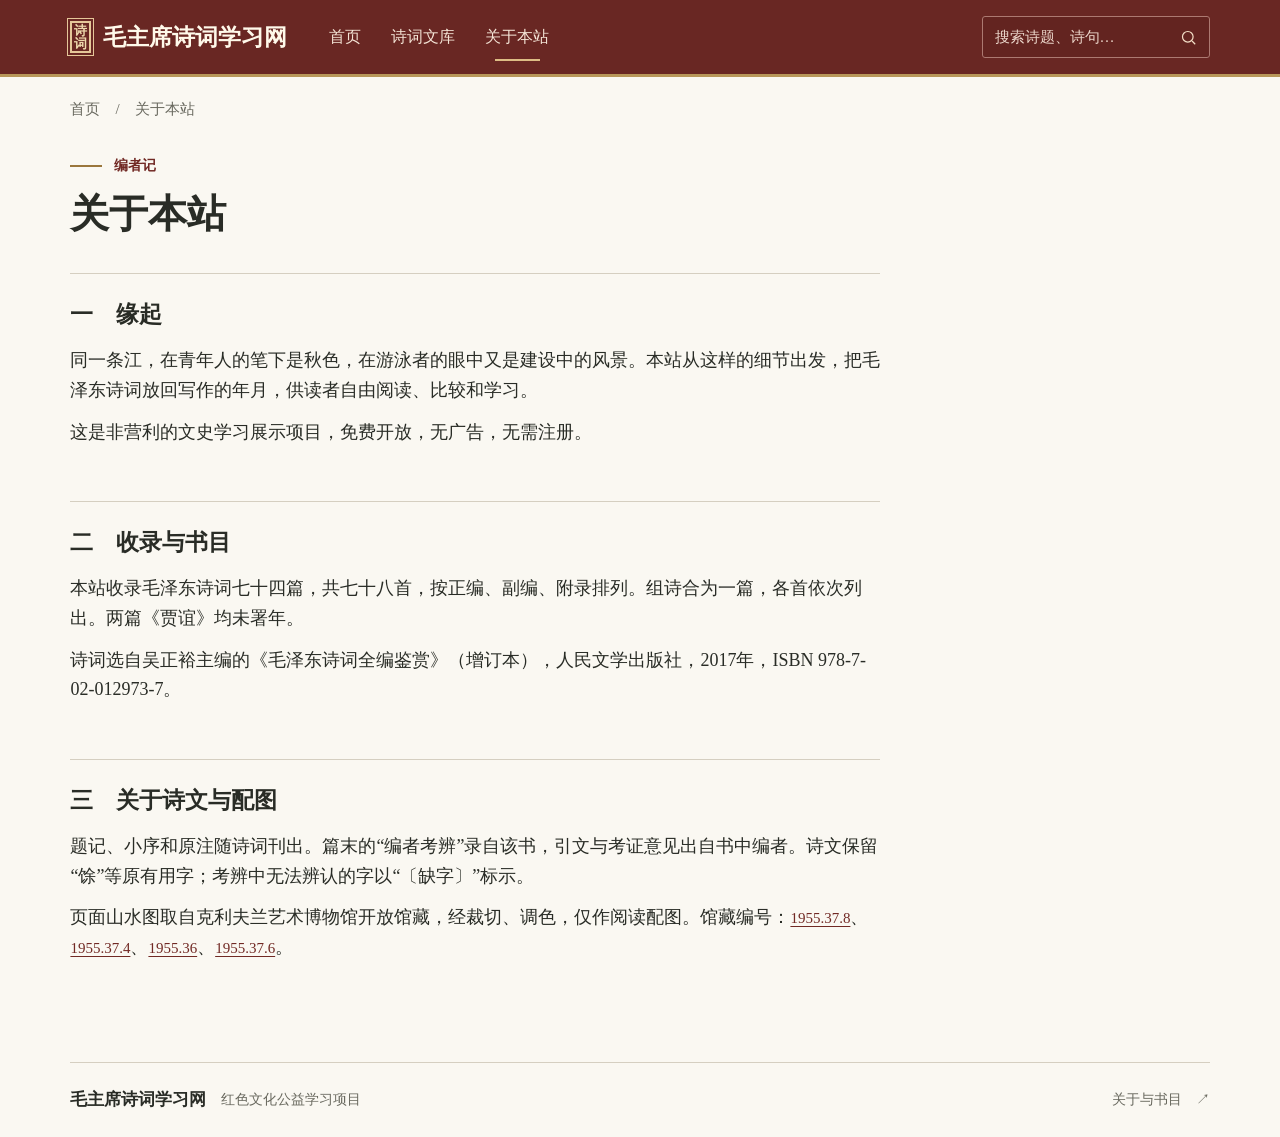
==== about.html @ 9a22bbe4 "准备诗词学习网站的首次发布" ====
<!doctype html>
<html lang="zh-CN"><head><meta charset="utf-8"><meta name="viewport" content="width=device-width,initial-scale=1"><meta name="theme-color" content="#702623"><title>关于本站 · 毛主席诗词学习网</title><link rel="stylesheet" href="assets/site.css"><script defer src="js/poems.js"></script><script defer src="js/site.js"></script></head>
<body data-page="about"><a class="skip" href="#main">跳到正文</a><header><div class="wrap mast"><a class="brand" href="index.html"><span class="seal" aria-hidden="true">诗<br>词</span>毛主席诗词学习网</a><nav aria-label="主导航"><a href="index.html">首页</a><a href="library.html">诗词文库</a><a href="about.html" class="active" aria-current="page">关于本站</a></nav>
<form class="search" role="search" action="library.html"><input name="q" id="search" type="search" placeholder="搜索诗题、诗句…" aria-label="搜索诗题、诗句" autocomplete="off"><button aria-label="搜索" title="搜索"><svg viewBox="0 0 24 24" width="17" height="17" fill="none" stroke="currentColor" stroke-width="1.7"><circle cx="11" cy="11" r="7.5"/><path d="m17 17 4.5 4.5"/></svg></button></form></div></header>
<main id="main"><div class="wrap inside"><p class="crumb"><a href="index.html">首页</a>　/　关于本站</p><div class="kicker"><i></i> 编者记</div><h1>关于本站</h1><div class="about"><section><h2>一　缘起</h2><p>同一条江，在青年人的笔下是秋色，在游泳者的眼中又是建设中的风景。本站从这样的细节出发，把毛泽东诗词放回写作的年月，供读者自由阅读、比较和学习。</p><p>这是非营利的文史学习展示项目，免费开放，无广告，无需注册。</p></section><section><h2>二　收录与书目</h2><p>本站收录毛泽东诗词七十四篇，共七十八首，按正编、副编、附录排列。组诗合为一篇，各首依次列出。两篇《贾谊》均未署年。</p><p>诗词选自吴正裕主编的《毛泽东诗词全编鉴赏》（增订本），人民文学出版社，2017年，ISBN 978-7-02-012973-7。</p></section><section><h2>三　关于诗文与配图</h2><p>题记、小序和原注随诗词刊出。篇末的“编者考辨”录自该书，引文与考证意见出自书中编者。诗文保留“馀”等原有用字；考辨中无法辨认的字以“〔缺字〕”标示。</p><p>页面山水图取自克利夫兰艺术博物馆开放馆藏，经裁切、调色，仅作阅读配图。馆藏编号：<a href="https://www.clevelandart.org/art/1955.37.8">1955.37.8</a>、<a href="https://www.clevelandart.org/art/1955.37.4">1955.37.4</a>、<a href="https://www.clevelandart.org/art/1955.36">1955.36</a>、<a href="https://www.clevelandart.org/art/1955.37.6">1955.37.6</a>。</p></section></div></div></main><footer><div class="wrap foot"><span>毛主席诗词学习网</span><small>红色文化公益学习项目</small><a href="about.html">关于与书目　↗</a></div></footer></body></html>
---- assets/site.css ----
/* 版心与字体：全部使用系统字体，离线环境下同样可读。 */
:root{--ink:#292c26;--red:#712924;--gold:#9a773d;--muted:#69695f;--line:#d5cfc1;--paper:#faf8f2;--song:"Source Han Serif SC","Noto Serif CJK SC","Songti SC",SimSun,serif;--kai:KaiTi,STKaiti,"Kaiti SC",var(--song)}
*{box-sizing:border-box}body{margin:0;background:var(--paper);color:var(--ink);font:18px/1.65 var(--kai);min-height:100vh;display:flex;flex-direction:column}main{flex:1}
h1,h2,h3,p{margin:0}h1,h2,h3,strong{font-family:var(--song)}a{color:inherit;text-decoration:none}a:hover{color:var(--red)}button,input{font:inherit}button,a{touch-action:manipulation}button{cursor:pointer}a:focus-visible,button:focus-visible,input:focus-visible{outline:3px solid #bd9247;outline-offset:3px}.wrap{width:min(1216px,89%);margin-inline:auto}
.skip{position:absolute;z-index:5;top:-10em;background:white;padding:.5em}.skip:focus{top:0}
header{background:#692723;color:#fff9ea;border-bottom:3px solid #b8975a}.mast{min-height:74px;display:flex;align-items:center;gap:42px}.brand{display:inline-flex;align-items:center;gap:12px;font: bold 23px var(--song);white-space:nowrap}.brand:hover,nav a:hover{color:#f3dca6}.seal{display:inline-block;border:2px double #e5c799;outline:1px solid #e5c799;outline-offset:2px;color:#eed9ad;text-align:center;font:bold 13px/1 var(--song);padding:1px 2px}
nav{display:flex;align-items:stretch;gap:30px;align-self:stretch}nav a{position:relative;display:flex;align-items:center;font:16px var(--song);white-space:nowrap;color:#f4e4d6}nav .active:after{content:"";position:absolute;bottom:13px;left:15%;right:15%;height:2px;background:#ddbd85}.search{margin-left:auto;display:flex;align-items:center;width:228px;border:1px solid #ac7971;background:#632420;border-radius:3px}.search input{min-width:0;width:100%;padding:8px 0 8px 12px;border:0;background:transparent;color:white;font-size:15px}.search input::placeholder{color:#ecd7cb}.search button{border:0;background:transparent;color:#f4dfc7;padding:6px 12px;display:grid;place-items:center;min-height:36px}
/* 通栏山水画和宣纸留白组成一幅横卷，正文始终独立于图像。 */
#quote-total,.quote-lines small{color:var(--muted);font:14px/1.6 var(--song)}
.quote-topics{display:flex;flex-wrap:wrap;gap:6px 24px;margin:24px 0;padding:12px 0;border-block:1px solid var(--line)}
.quote-topics a{color:var(--red);font:16px/1.8 var(--song)}
.quote-topics a:hover,.quote-topics a:focus-visible{color:var(--red);text-decoration:underline}
.quote-section,.quote-topics{scroll-margin-top:16px}.quote-section{margin-top:32px}.quote-section h3{color:var(--red);font-size:22px}
.quote-lines{list-style:none;margin:8px 0 0;padding:0;display:grid;grid-template-columns:repeat(2,minmax(0,1fr));column-gap:36px}
.quote-lines li{border-bottom:1px solid var(--line)}.quote-lines a{display:grid;gap:3px;padding:12px 0;height:100%;align-content:start}
.quote-lines a:hover small{color:var(--red)}@media(max-width:720px){.quote-lines{grid-template-columns:1fr}.quote-topics{gap:6px 16px}}
.hero{position:relative;background:#f3efe5 url(mountains.webp) center/cover no-repeat;border-bottom:1px solid var(--line)}.hero-inner{padding-block:52px 49px}.kicker{display:flex;align-items:center;gap:12px;font: bold 14px var(--song);color:var(--red)}.kicker i{width:32px;height:2px;background:var(--gold)}.hero h1{font-size:62px;line-height:1.24;color:#432721;margin:18px 0 13px}.hero p{font-size:21px;line-height:1.65}.actions{display:flex;align-items:center;gap:25px;margin-top:24px}.primary,.secondary{display:inline-flex;align-items:center;gap:18px;justify-content:center;font:16px var(--song)}.primary{padding:13px 20px;color:white;background:var(--red);border-radius:2px}.primary:hover{background:#55201c;color:white}.secondary{color:#5b4839;border:0;background:none;padding:10px 0;border-bottom:1px solid #ac9677}b{font-family:serif;font-weight:400}.art-caption{position:absolute;right:2%;bottom:9px;background:#f3efe5df;padding:1px 6px;color:#575b50;font:11px/1.6 var(--song)}
.band{padding-top:34px}.section-head,.heading,.foot{display:flex;align-items:center}.section-head{justify-content:space-between;gap:12px}.heading{gap:13px}.heading small{color:var(--red);border:1px solid #bfa784;font:15px var(--song);padding:2px 4px}.heading h2{font-size:29px}.heading span,.section-head>a{color:var(--muted);font-size:14px}.heading span{padding-left:13px;border-left:1px solid var(--line)}
.timeline{display:grid;grid-template-columns:repeat(5,1fr);margin:17px 0 0}.era{position:relative;display:grid;padding:0 8px 15px 0;line-height:1.7}.era:before{content:"";position:absolute;top:13px;height:1px;left:0;right:0;background:#bbab8f}.era small{z-index:1;background:var(--paper);justify-self:start;color:var(--red);padding-right:10px;font:italic 16px/26px Georgia,serif}.era strong{font-size:19px;margin-top:3px}.era span{font:14px/1.8 Georgia,var(--song);color:var(--muted)}.era:hover strong,.section-head a:hover{text-decoration:underline;text-underline-offset:4px}
.quotes{border-top:1px solid var(--line);margin-top:10px;padding-bottom:52px}.quote-grid{display:grid;grid-template-columns:repeat(3,1fr);gap:20px;margin-top:18px}.quote{display:block;border:1px solid var(--line);background:#fffdf7;transition:border-color .16s}.quote:hover{border-color:var(--gold)}.picture{height:124px;background-size:cover;background-position:center;position:relative}.river{background-image:url(river.webp)}.peaks{background-image:url(peaks.webp)}.valley{background-image:url(valley.webp)}.picture span{position:absolute;left:13px;top:12px;background:#faf7eadf;padding:1px 7px;color:#664535;font:12px/1.7 var(--song)}.caption{padding:17px 19px}.caption small,.caption span{font-size:14px;color:var(--muted)}.caption h3{font: bold 21px/1.65 var(--kai);margin:5px 0 10px}
.foot{min-height:75px;border-top:1px solid var(--line);gap:15px}.foot span{font:bold 17px var(--song)}.foot small,.foot a{font-size:14px;color:var(--muted)}.foot a{margin-left:auto}
/* 文库与阅读页 */
.inside{padding:20px 0 55px}.crumb,.back,.context a,.about a{font-size:15px;color:var(--red)}.crumb{margin-bottom:35px;color:var(--muted)}.inside h1{font-size:39px;line-height:1.4;margin:12px 0}.lead,.metadata,.author,#summary{color:var(--muted)}.filters{display:flex;flex-wrap:wrap;gap:8px;margin:25px 0 18px}.filters button{background:transparent;border:1px solid var(--line);color:var(--ink);padding:7px 12px;font-size:16px}.filters [aria-pressed=true]{background:var(--red);color:white;border-color:var(--red)}#summary{font-size:15px}.group{margin:20px 0 30px}.group h2,.group>small{display:inline-block}.group h2{font-size:22px;margin:0 15px 9px 0}.group>small,.poem-row small{color:var(--muted)}.poem-row{display:grid;grid-template-columns:minmax(160px,1fr) 1.6fr 145px 20px;align-items:center;gap:12px;border-top:1px solid var(--line);padding:15px 4px}.poem-row:hover{background:#f3efe6}.poem-row strong{font-size:17px}.poem-row span{font-size:17px}.poem-row b{color:var(--red)}.empty,.search-results{padding-block:30px}.search-results{border-bottom:1px solid var(--line)}
.reading{max-width:850px;margin:auto;text-align:center}.reading .kicker{justify-content:center}.verse{font:30px/1.9 var(--kai);padding:28px 0}.verse .break{height:1em}.metadata{font-size:16px}.context,.about section{margin:32px 0 22px;padding:22px 0;border-top:1px solid var(--line);text-align:left}.context h2,.about h2{font-size:23px;margin-bottom:12px}.about{max-width:810px}.about p+p{margin-top:12px}.context a,.about a{text-decoration:underline;text-underline-offset:3px}.context a{display:inline-block;margin-top:12px}
@media(max-width:920px){.mast{gap:24px}.brand{font-size:19px}nav{gap:17px}.search{width:180px}.hero h1{font-size:50px}.era strong{font-size:16px}.poem-row{grid-template-columns:1fr 1.3fr 100px 15px}}
@media(max-width:720px){.wrap{width:90%}.mast{flex-wrap:wrap;gap:0 12px;padding:13px 0 10px}.brand{font-size:18px;gap:9px}.seal{font-size:10px}nav{gap:12px;margin-left:auto}nav a{font-size:14px}nav .active:after{bottom:-4px}.search{width:100%;margin-top:13px}.hero{background-size:auto 100%;background-position:53% center}.hero-inner{padding:31px 0 47px}.hero h1{font-size:37px}.hero p{font-size:18px;background:#f3efe5cf;width:fit-content}.actions{margin-top:19px;gap:18px}.art-caption{font-size:10px}.heading h2{font-size:24px}.heading{gap:8px}.heading span{display:none}.timeline{grid-template-columns:1fr 1fr;gap:4px 16px}.era{padding-bottom:8px}.band{padding-top:22px}.quote-grid{grid-template-columns:1fr;gap:12px}.quote{display:grid;grid-template-columns:31% 1fr}.picture{height:100%;min-height:114px}.caption{padding:10px 12px}.caption h3{font-size:18px}.picture span{left:6px;top:6px}.foot{flex-wrap:wrap;gap:6px 13px;padding:14px 0}.foot span{font-size:15px}.foot small,.foot a{font-size:12px}.inside h1{font-size:31px}.verse{font-size:24px}.poem-row{grid-template-columns:1fr auto;gap:2px 6px}.poem-row strong{grid-area:1/1}.poem-row span{grid-area:2/1/3/3}.poem-row small{grid-area:1/2;font-size:13px}.poem-row b{display:none}.group h2{font-size:20px}.filters{gap:6px}.filters button{font-size:15px;padding:6px 9px}}
@media(max-width:400px){.mast{row-gap:10px}.brand{width:100%}nav{margin:0}.search{flex:1;margin:0}.hero h1{font-size:32px}.foot a{margin-left:0}}
@media(max-width:720px){.hero{background-position:32% center}.hero p{background:transparent}}
/* 全编目录与原作、考辨的阅读层次。 */
.timeline{grid-template-columns:repeat(3,minmax(0,1fr));row-gap:14px}
.collection-filters{margin-bottom:0}.collection-filters+#filters{margin-top:12px}
.poem-row{grid-template-columns:minmax(180px,1fr) minmax(0,1.5fr) 185px 20px}
.poem-row>*{min-width:0;overflow-wrap:anywhere}.poem-row small{font-size:14px}
.reading h1{font-size:34px;overflow-wrap:anywhere}.preface{margin:24px auto 0;text-align:left;max-width:680px;color:var(--muted);font-size:18px}
.verse{font-size:28px;line-height:2}.verse p{overflow-wrap:anywhere}.poem-part+.poem-part{margin-top:30px}.verse .part-title{font:20px/1.5 var(--song);color:var(--red);margin-bottom:16px}
.author-notes{text-align:left;margin:10px 0 28px;padding:20px 0;border-block:1px solid var(--line);font-size:18px}.author-notes h2{font-size:20px;margin-bottom:12px}
.author-notes p+p,.preface p+p,.research p+p{margin-top:14px}.research{padding-block:18px;margin:12px 0 20px;line-height:1.9;overflow-wrap:anywhere}
summary{cursor:pointer}.research summary{font:22px/1.6 var(--song);color:var(--red)}summary:focus-visible{outline:3px solid #bd9247;outline-offset:4px}
.research-credit{color:var(--muted);font-size:14px;margin-top:18px}.research[open]{border-bottom:1px solid var(--line)}
.source{text-align:left;color:var(--muted);font-size:14px;line-height:1.8;overflow-wrap:anywhere}.source a{text-decoration:underline;text-underline-offset:3px;color:var(--red)}.proofreading{margin:10px 0}.proofreading p{margin-top:8px}
.source-glyph{height:1em;width:1em;object-fit:contain;vertical-align:-.1em;mix-blend-mode:multiply}
.adjacent{display:grid;grid-template-columns:minmax(0,1fr) minmax(0,1fr);gap:24px;margin:32px 0 26px;padding-top:20px;border-top:1px solid var(--line)}.adjacent a{display:block;font:16px/1.7 var(--song);color:var(--red);white-space:normal;overflow-wrap:anywhere;text-align:left}.adjacent .next{grid-column:2;text-align:right}
@media(max-width:920px){.poem-row{grid-template-columns:minmax(0,1fr) minmax(0,1.2fr) 165px 15px}}
@media(max-width:720px){.timeline{grid-template-columns:repeat(2,minmax(0,1fr))}.poem-row{grid-template-columns:minmax(0,1fr) auto}.poem-row small{max-width:130px;text-align:right}.reading h1{font-size:28px}.verse{font-size:23px}.preface,.author-notes,.research{font-size:17px}.adjacent{gap:16px}.adjacent a{font-size:14px}}
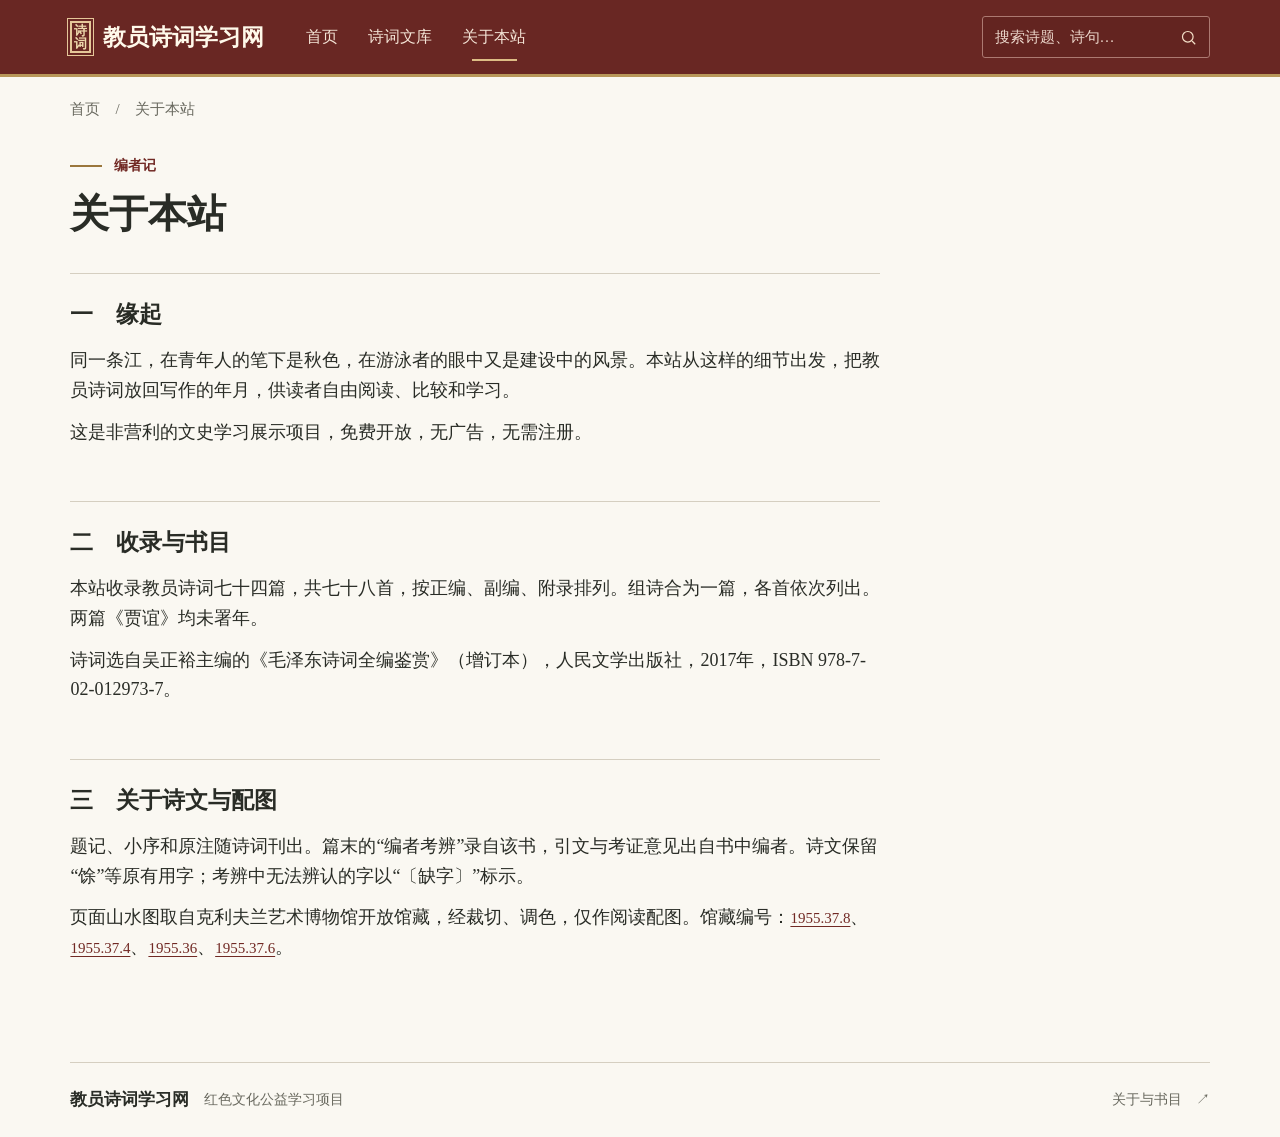
==== commit dc7f8900: "将网站称呼改为教员，英文名使用 teacher" ====
--- a/about.html
+++ b/about.html
@@ -1,5 +1,5 @@
 <!doctype html>
-<html lang="zh-CN"><head><meta charset="utf-8"><meta name="viewport" content="width=device-width,initial-scale=1"><meta name="theme-color" content="#702623"><title>关于本站 · 毛主席诗词学习网</title><link rel="stylesheet" href="assets/site.css"><script defer src="js/poems.js"></script><script defer src="js/site.js"></script></head>
-<body data-page="about"><a class="skip" href="#main">跳到正文</a><header><div class="wrap mast"><a class="brand" href="index.html"><span class="seal" aria-hidden="true">诗<br>词</span>毛主席诗词学习网</a><nav aria-label="主导航"><a href="index.html">首页</a><a href="library.html">诗词文库</a><a href="about.html" class="active" aria-current="page">关于本站</a></nav>
+<html lang="zh-CN"><head><meta charset="utf-8"><meta name="viewport" content="width=device-width,initial-scale=1"><meta name="theme-color" content="#702623"><title>关于本站 · 教员诗词学习网</title><link rel="stylesheet" href="assets/site.css"><script defer src="js/poems.js"></script><script defer src="js/site.js"></script></head>
+<body data-page="about"><a class="skip" href="#main">跳到正文</a><header><div class="wrap mast"><a class="brand" href="index.html"><span class="seal" aria-hidden="true">诗<br>词</span>教员诗词学习网</a><nav aria-label="主导航"><a href="index.html">首页</a><a href="library.html">诗词文库</a><a href="about.html" class="active" aria-current="page">关于本站</a></nav>
 <form class="search" role="search" action="library.html"><input name="q" id="search" type="search" placeholder="搜索诗题、诗句…" aria-label="搜索诗题、诗句" autocomplete="off"><button aria-label="搜索" title="搜索"><svg viewBox="0 0 24 24" width="17" height="17" fill="none" stroke="currentColor" stroke-width="1.7"><circle cx="11" cy="11" r="7.5"/><path d="m17 17 4.5 4.5"/></svg></button></form></div></header>
-<main id="main"><div class="wrap inside"><p class="crumb"><a href="index.html">首页</a>　/　关于本站</p><div class="kicker"><i></i> 编者记</div><h1>关于本站</h1><div class="about"><section><h2>一　缘起</h2><p>同一条江，在青年人的笔下是秋色，在游泳者的眼中又是建设中的风景。本站从这样的细节出发，把毛泽东诗词放回写作的年月，供读者自由阅读、比较和学习。</p><p>这是非营利的文史学习展示项目，免费开放，无广告，无需注册。</p></section><section><h2>二　收录与书目</h2><p>本站收录毛泽东诗词七十四篇，共七十八首，按正编、副编、附录排列。组诗合为一篇，各首依次列出。两篇《贾谊》均未署年。</p><p>诗词选自吴正裕主编的《毛泽东诗词全编鉴赏》（增订本），人民文学出版社，2017年，ISBN 978-7-02-012973-7。</p></section><section><h2>三　关于诗文与配图</h2><p>题记、小序和原注随诗词刊出。篇末的“编者考辨”录自该书，引文与考证意见出自书中编者。诗文保留“馀”等原有用字；考辨中无法辨认的字以“〔缺字〕”标示。</p><p>页面山水图取自克利夫兰艺术博物馆开放馆藏，经裁切、调色，仅作阅读配图。馆藏编号：<a href="https://www.clevelandart.org/art/1955.37.8">1955.37.8</a>、<a href="https://www.clevelandart.org/art/1955.37.4">1955.37.4</a>、<a href="https://www.clevelandart.org/art/1955.36">1955.36</a>、<a href="https://www.clevelandart.org/art/1955.37.6">1955.37.6</a>。</p></section></div></div></main><footer><div class="wrap foot"><span>毛主席诗词学习网</span><small>红色文化公益学习项目</small><a href="about.html">关于与书目　↗</a></div></footer></body></html>
+<main id="main"><div class="wrap inside"><p class="crumb"><a href="index.html">首页</a>　/　关于本站</p><div class="kicker"><i></i> 编者记</div><h1>关于本站</h1><div class="about"><section><h2>一　缘起</h2><p>同一条江，在青年人的笔下是秋色，在游泳者的眼中又是建设中的风景。本站从这样的细节出发，把教员诗词放回写作的年月，供读者自由阅读、比较和学习。</p><p>这是非营利的文史学习展示项目，免费开放，无广告，无需注册。</p></section><section><h2>二　收录与书目</h2><p>本站收录教员诗词七十四篇，共七十八首，按正编、副编、附录排列。组诗合为一篇，各首依次列出。两篇《贾谊》均未署年。</p><p>诗词选自吴正裕主编的《毛泽东诗词全编鉴赏》（增订本），人民文学出版社，2017年，ISBN 978-7-02-012973-7。</p></section><section><h2>三　关于诗文与配图</h2><p>题记、小序和原注随诗词刊出。篇末的“编者考辨”录自该书，引文与考证意见出自书中编者。诗文保留“馀”等原有用字；考辨中无法辨认的字以“〔缺字〕”标示。</p><p>页面山水图取自克利夫兰艺术博物馆开放馆藏，经裁切、调色，仅作阅读配图。馆藏编号：<a href="https://www.clevelandart.org/art/1955.37.8">1955.37.8</a>、<a href="https://www.clevelandart.org/art/1955.37.4">1955.37.4</a>、<a href="https://www.clevelandart.org/art/1955.36">1955.36</a>、<a href="https://www.clevelandart.org/art/1955.37.6">1955.37.6</a>。</p></section></div></div></main><footer><div class="wrap foot"><span>教员诗词学习网</span><small>红色文化公益学习项目</small><a href="about.html">关于与书目　↗</a></div></footer></body></html>
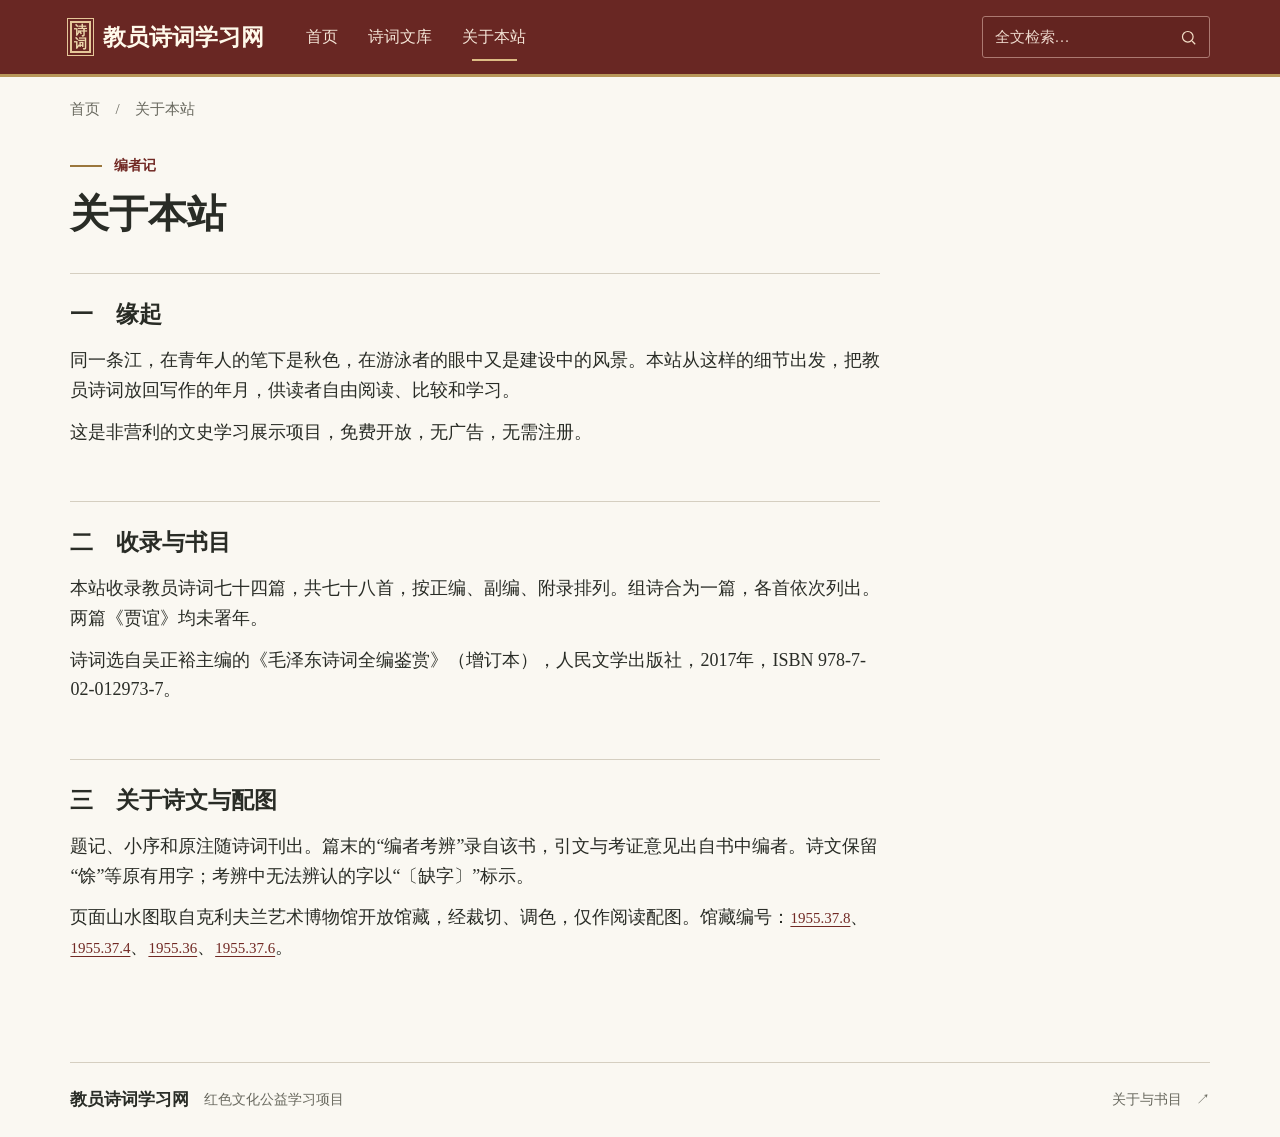
==== commit 89b96f7a: "Improve full-text search and add Mao-style homepage title" ====
--- a/about.html
+++ b/about.html
@@ -1,5 +1,5 @@
 <!doctype html>
 <html lang="zh-CN"><head><meta charset="utf-8"><meta name="viewport" content="width=device-width,initial-scale=1"><meta name="theme-color" content="#702623"><title>关于本站 · 教员诗词学习网</title><link rel="stylesheet" href="assets/site.css"><script defer src="js/poems.js"></script><script defer src="js/site.js"></script></head>
 <body data-page="about"><a class="skip" href="#main">跳到正文</a><header><div class="wrap mast"><a class="brand" href="index.html"><span class="seal" aria-hidden="true">诗<br>词</span>教员诗词学习网</a><nav aria-label="主导航"><a href="index.html">首页</a><a href="library.html">诗词文库</a><a href="about.html" class="active" aria-current="page">关于本站</a></nav>
-<form class="search" role="search" action="library.html"><input name="q" id="search" type="search" placeholder="搜索诗题、诗句…" aria-label="搜索诗题、诗句" autocomplete="off"><button aria-label="搜索" title="搜索"><svg viewBox="0 0 24 24" width="17" height="17" fill="none" stroke="currentColor" stroke-width="1.7"><circle cx="11" cy="11" r="7.5"/><path d="m17 17 4.5 4.5"/></svg></button></form></div></header>
+<form class="search" role="search" action="library.html"><input name="q" id="search" type="search" placeholder="全文检索…" aria-label="搜索诗题、诗句、作者题记、作者原注和编者考辨" autocomplete="off"><button aria-label="搜索" title="搜索"><svg viewBox="0 0 24 24" width="17" height="17" fill="none" stroke="currentColor" stroke-width="1.7"><circle cx="11" cy="11" r="7.5"/><path d="m17 17 4.5 4.5"/></svg></button></form></div></header>
 <main id="main"><div class="wrap inside"><p class="crumb"><a href="index.html">首页</a>　/　关于本站</p><div class="kicker"><i></i> 编者记</div><h1>关于本站</h1><div class="about"><section><h2>一　缘起</h2><p>同一条江，在青年人的笔下是秋色，在游泳者的眼中又是建设中的风景。本站从这样的细节出发，把教员诗词放回写作的年月，供读者自由阅读、比较和学习。</p><p>这是非营利的文史学习展示项目，免费开放，无广告，无需注册。</p></section><section><h2>二　收录与书目</h2><p>本站收录教员诗词七十四篇，共七十八首，按正编、副编、附录排列。组诗合为一篇，各首依次列出。两篇《贾谊》均未署年。</p><p>诗词选自吴正裕主编的《毛泽东诗词全编鉴赏》（增订本），人民文学出版社，2017年，ISBN 978-7-02-012973-7。</p></section><section><h2>三　关于诗文与配图</h2><p>题记、小序和原注随诗词刊出。篇末的“编者考辨”录自该书，引文与考证意见出自书中编者。诗文保留“馀”等原有用字；考辨中无法辨认的字以“〔缺字〕”标示。</p><p>页面山水图取自克利夫兰艺术博物馆开放馆藏，经裁切、调色，仅作阅读配图。馆藏编号：<a href="https://www.clevelandart.org/art/1955.37.8">1955.37.8</a>、<a href="https://www.clevelandart.org/art/1955.37.4">1955.37.4</a>、<a href="https://www.clevelandart.org/art/1955.36">1955.36</a>、<a href="https://www.clevelandart.org/art/1955.37.6">1955.37.6</a>。</p></section></div></div></main><footer><div class="wrap foot"><span>教员诗词学习网</span><small>红色文化公益学习项目</small><a href="about.html">关于与书目　↗</a></div></footer></body></html>
--- a/assets/site.css
+++ b/assets/site.css
@@ -1,4 +1,4 @@
-/* 版心与字体：全部使用系统字体，离线环境下同样可读。 */
+/* 首页标题使用矢量题字，其余文字使用系统字体，离线环境下同样可读。 */
 :root{--ink:#292c26;--red:#712924;--gold:#9a773d;--muted:#69695f;--line:#d5cfc1;--paper:#faf8f2;--song:"Source Han Serif SC","Noto Serif CJK SC","Songti SC",SimSun,serif;--kai:KaiTi,STKaiti,"Kaiti SC",var(--song)}
 *{box-sizing:border-box}body{margin:0;background:var(--paper);color:var(--ink);font:18px/1.65 var(--kai);min-height:100vh;display:flex;flex-direction:column}main{flex:1}
 h1,h2,h3,p{margin:0}h1,h2,h3,strong{font-family:var(--song)}a{color:inherit;text-decoration:none}a:hover{color:var(--red)}button,input{font:inherit}button,a{touch-action:manipulation}button{cursor:pointer}a:focus-visible,button:focus-visible,input:focus-visible{outline:3px solid #bd9247;outline-offset:3px}.wrap{width:min(1216px,89%);margin-inline:auto}
@@ -15,6 +15,7 @@
 .quote-lines li{border-bottom:1px solid var(--line)}.quote-lines a{display:grid;gap:3px;padding:12px 0;height:100%;align-content:start}
 .quote-lines a:hover small{color:var(--red)}@media(max-width:720px){.quote-lines{grid-template-columns:1fr}.quote-topics{gap:6px 16px}}
 .hero{position:relative;background:#f3efe5 url(mountains.webp) center/cover no-repeat;border-bottom:1px solid var(--line)}.hero-inner{padding-block:52px 49px}.kicker{display:flex;align-items:center;gap:12px;font: bold 14px var(--song);color:var(--red)}.kicker i{width:32px;height:2px;background:var(--gold)}.hero h1{font-size:62px;line-height:1.24;color:#432721;margin:18px 0 13px}.hero p{font-size:21px;line-height:1.65}.actions{display:flex;align-items:center;gap:25px;margin-top:24px}.primary,.secondary{display:inline-flex;align-items:center;gap:18px;justify-content:center;font:16px var(--song)}.primary{padding:13px 20px;color:white;background:var(--red);border-radius:2px}.primary:hover{background:#55201c;color:white}.secondary{color:#5b4839;border:0;background:none;padding:10px 0;border-bottom:1px solid #ac9677}b{font-family:serif;font-weight:400}.art-caption{position:absolute;right:2%;bottom:9px;background:#f3efe5df;padding:1px 6px;color:#575b50;font:11px/1.6 var(--song)}
+.hero h1{position:relative;width:min(560px,100%)}.mao-title{display:block;width:100%;height:auto;aspect-ratio:1787/289}.title-text{position:absolute;width:1px;height:1px;padding:0;margin:-1px;overflow:hidden;clip-path:inset(50%);white-space:nowrap;border:0}
 .band{padding-top:34px}.section-head,.heading,.foot{display:flex;align-items:center}.section-head{justify-content:space-between;gap:12px}.heading{gap:13px}.heading small{color:var(--red);border:1px solid #bfa784;font:15px var(--song);padding:2px 4px}.heading h2{font-size:29px}.heading span,.section-head>a{color:var(--muted);font-size:14px}.heading span{padding-left:13px;border-left:1px solid var(--line)}
 .timeline{display:grid;grid-template-columns:repeat(5,1fr);margin:17px 0 0}.era{position:relative;display:grid;padding:0 8px 15px 0;line-height:1.7}.era:before{content:"";position:absolute;top:13px;height:1px;left:0;right:0;background:#bbab8f}.era small{z-index:1;background:var(--paper);justify-self:start;color:var(--red);padding-right:10px;font:italic 16px/26px Georgia,serif}.era strong{font-size:19px;margin-top:3px}.era span{font:14px/1.8 Georgia,var(--song);color:var(--muted)}.era:hover strong,.section-head a:hover{text-decoration:underline;text-underline-offset:4px}
 .quotes{border-top:1px solid var(--line);margin-top:10px;padding-bottom:52px}.quote-grid{display:grid;grid-template-columns:repeat(3,1fr);gap:20px;margin-top:18px}.quote{display:block;border:1px solid var(--line);background:#fffdf7;transition:border-color .16s}.quote:hover{border-color:var(--gold)}.picture{height:124px;background-size:cover;background-position:center;position:relative}.river{background-image:url(river.webp)}.peaks{background-image:url(peaks.webp)}.valley{background-image:url(valley.webp)}.picture span{position:absolute;left:13px;top:12px;background:#faf7eadf;padding:1px 7px;color:#664535;font:12px/1.7 var(--song)}.caption{padding:17px 19px}.caption small,.caption span{font-size:14px;color:var(--muted)}.caption h3{font: bold 21px/1.65 var(--kai);margin:5px 0 10px}
@@ -31,6 +32,10 @@
 .collection-filters{margin-bottom:0}.collection-filters+#filters{margin-top:12px}
 .poem-row{grid-template-columns:minmax(180px,1fr) minmax(0,1.5fr) 185px 20px}
 .poem-row>*{min-width:0;overflow-wrap:anywhere}.poem-row small{font-size:14px}
+.search-preview{display:grid;gap:3px}.poem-row .search-preview>*{grid-area:auto;max-width:none;text-align:left}.poem-row .match-source{font-size:13px;color:var(--red)}
+.match-excerpt{white-space:pre-line}mark{background:#f1dfa4;color:var(--ink);border-radius:2px}mark:focus{outline:2px solid var(--gold);outline-offset:3px}
+.reading [id],.reading mark{scroll-margin-block:24px}
+@media(max-width:360px){.search{flex-basis:100%}}
 .reading h1{font-size:34px;overflow-wrap:anywhere}.preface{margin:24px auto 0;text-align:left;max-width:680px;color:var(--muted);font-size:18px}
 .verse{font-size:28px;line-height:2}.verse p{overflow-wrap:anywhere}.poem-part+.poem-part{margin-top:30px}.verse .part-title{font:20px/1.5 var(--song);color:var(--red);margin-bottom:16px}
 .author-notes{text-align:left;margin:10px 0 28px;padding:20px 0;border-block:1px solid var(--line);font-size:18px}.author-notes h2{font-size:20px;margin-bottom:12px}
